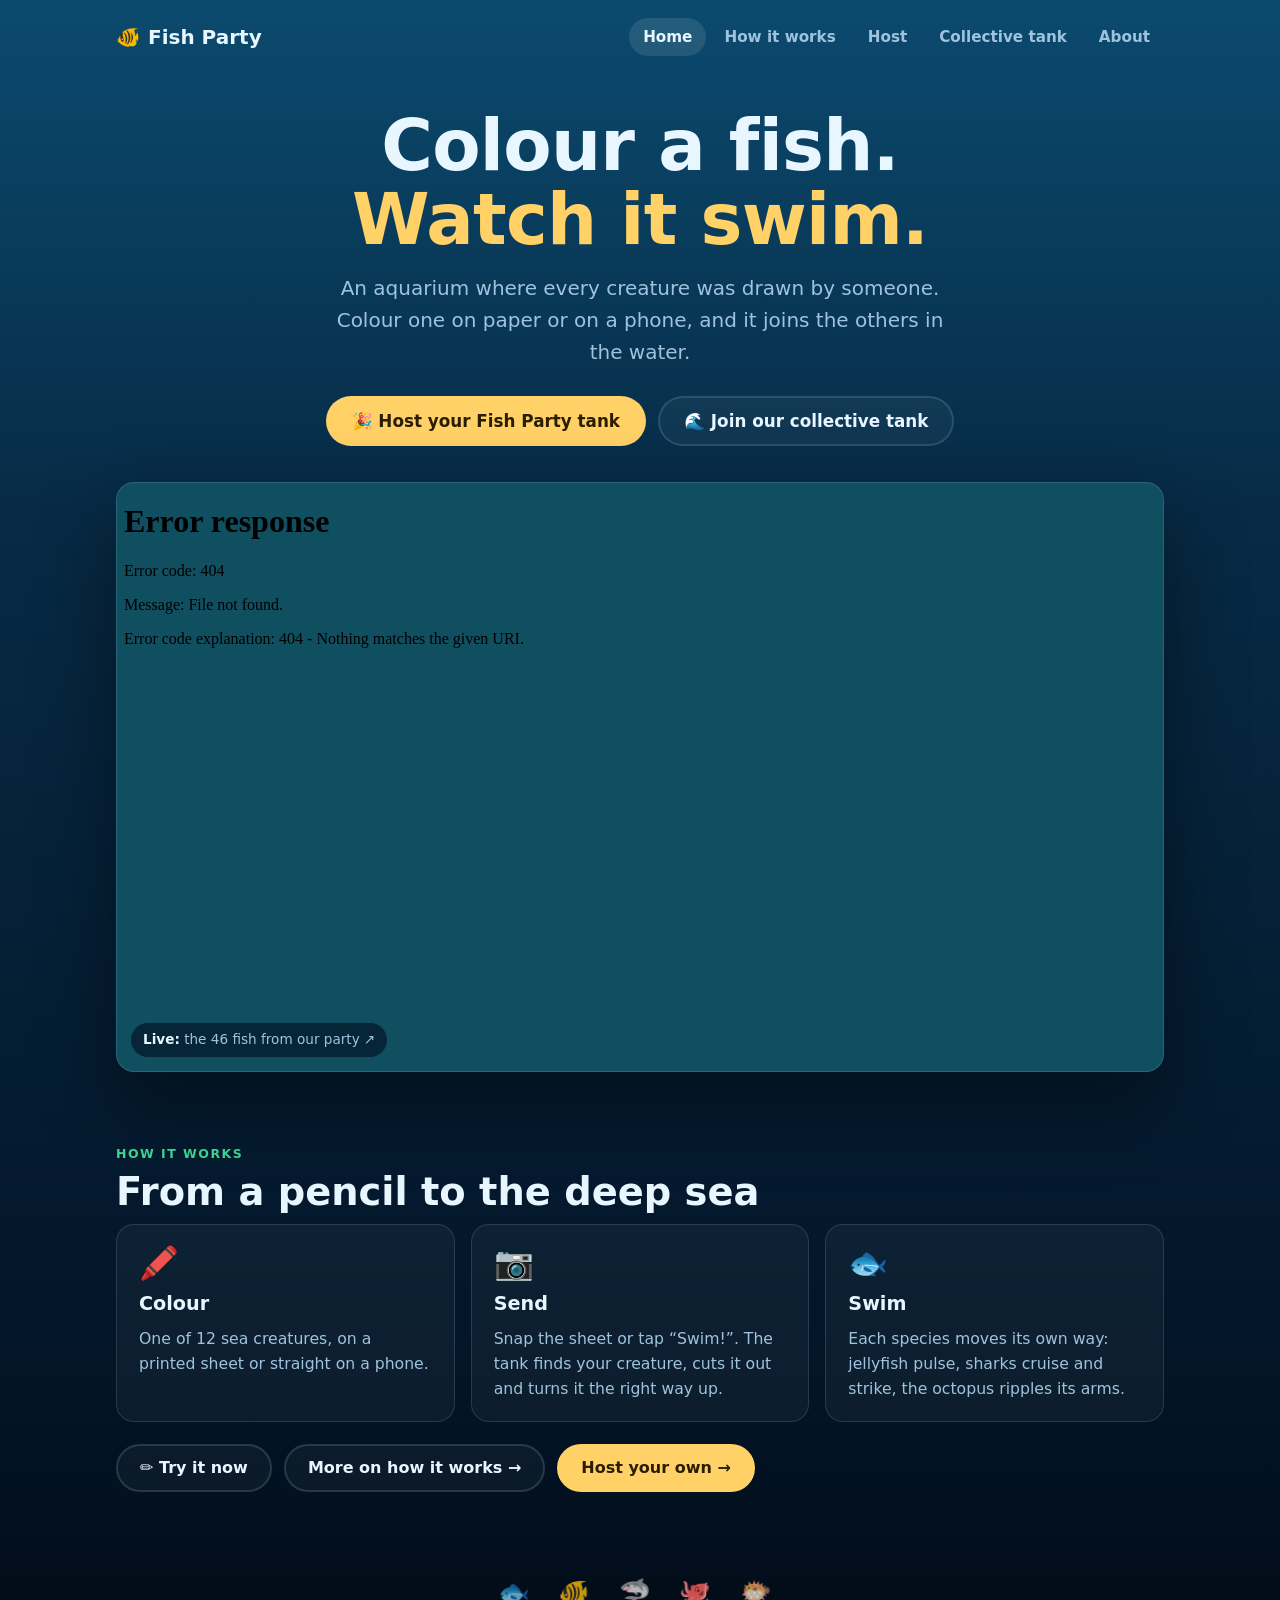
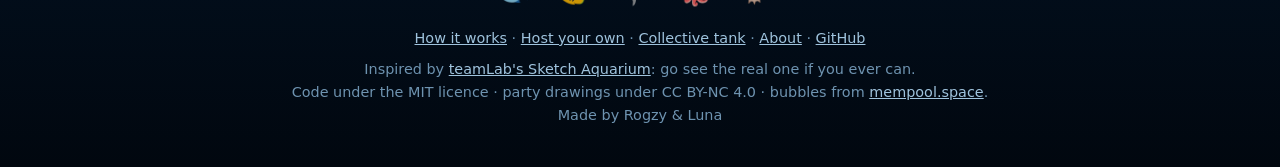
==== site-v2/index.html @ 83fb52e1 "Site v2: Home · How it works · Host · Collective tank · About - site-v2/: the showcase split into pa" ====
<!doctype html>
<html lang="en">
<head>
<meta charset="utf-8">
<meta name="viewport" content="width=device-width, initial-scale=1">
<title>Fish Party — colour a fish, watch it swim</title>
<meta name="description" content="An aquarium where every creature was drawn by someone. Host a Fish Party at your own event, or add a fish to our collective tank. Free and open source.">
<meta property="og:title" content="Fish Party">
<meta property="og:description" content="Colour a fish, watch it swim. Host your own Fish Party, or join our collective tank.">
<meta property="og:image" content="img/tank.jpg">
<link rel="icon" href="data:image/svg+xml,<svg xmlns='http://www.w3.org/2000/svg' viewBox='0 0 100 100'><text y='.9em' font-size='90'>🐠</text></svg>">
<link rel="stylesheet" href="style.css">
</head>
<body>
<div class="wrap">

  <header class="top">
    <a class="brand" href="./">🐠 Fish Party</a>
    <nav class="tabs">
      <a href="./" aria-current="page">Home</a>
      <a href="how/">How it works</a>
      <a href="host/">Host</a>
      <a href="collective/">Collective tank</a>
      <a href="about/">About</a>
    </nav>
  </header>

  <div class="hero">
    <h1>Colour a fish.<br><em>Watch it swim.</em></h1>
    <p class="lead">An aquarium where every creature was drawn by someone. Colour one on paper or on a phone, and it joins the others in the water.</p>
    <div class="ctas hero-ctas">
      <a class="btn primary" href="host/">🎉 Host your Fish Party tank</a>
      <a class="btn ghost" href="collective/">🌊 Join our collective tank</a>
    </div>
    <div class="window hero-window">
      <iframe src="party/?embed&spawn=12" title="Our party tank, live" loading="lazy" allow="autoplay"></iframe>
      <a class="tag" href="party/"><b>Live:</b> the 46 fish from our party ↗</a>
    </div>
  </div>

  <section id="how">
    <div class="kicker">How it works</div>
    <h2>From a pencil to the deep sea</h2>
    <div class="steps">
      <div class="step"><div class="n">🖍️</div><h3>Colour</h3><p>One of 12 sea creatures, on a printed sheet or straight on a phone.</p></div>
      <div class="step"><div class="n">📷</div><h3>Send</h3><p>Snap the sheet or tap “Swim!”. The tank finds your creature, cuts it out and turns it the right way up.</p></div>
      <div class="step"><div class="n">🐟</div><h3>Swim</h3><p>Each species moves its own way: jellyfish pulse, sharks cruise and strike, the octopus ripples its arms.</p></div>
    </div>
    <div class="ctas">
      <a class="btn ghost" href="tank/draw">✏️ Try it now</a>
      <a class="btn ghost" href="how/">More on how it works →</a>
      <a class="btn primary" href="host/">Host your own →</a>
    </div>
  </section>

  <footer class="end">
    <div class="fish-line">🐟 🐠 🦈 🐙 🐡</div>
    <nav class="foot-links"><a href="how/">How it works</a> · <a href="host/">Host your own</a> · <a href="collective/">Collective tank</a> · <a href="about/">About</a> · <a href="https://github.com/Rogzy-DB/fish-party">GitHub</a></nav>
    Inspired by <a href="https://futurepark.teamlab.art/en/playinstallations/sketch_aquarium/">teamLab's Sketch Aquarium</a>: go see the real one if you ever can.<br>
    Code under the MIT licence · party drawings under CC BY-NC 4.0 · bubbles from <a href="https://mempool.space">mempool.space</a>.<br>
    Made by Rogzy &amp; Luna
  </footer>

</div>
</body>
</html>
---- site-v2/style.css ----
/* Fish Party — the showcase site (v2: Home · Host · About) */
:root {
  --deep: #031426; --sea: #072a45; --shelf: #0b3a5c;
  --foam: #e8f6ff; --mist: #9fc3dd; --faint: #6e93b0;
  --coral: #ff8a5c; --sun: #ffd166; --kelp: #3ddc97; --line: rgba(159, 195, 221, .18);
  --card: rgba(255, 255, 255, .04);
  --radius: 18px;
  --font: ui-rounded, "SF Pro Rounded", "Nunito", "Segoe UI", system-ui, sans-serif;
  --mono: ui-monospace, "SF Mono", Menlo, Consolas, monospace;
}
* { box-sizing: border-box; }
html { scroll-behavior: smooth; }
body {
  margin: 0; font: 17px/1.6 var(--font); color: var(--foam);
  background: linear-gradient(180deg, #0b4a6e 0, var(--sea) 520px, var(--deep) 1400px, #01070f 100%);
  background-color: var(--deep);
}
a { color: var(--sun); }
.wrap { width: 100%; max-width: 1080px; margin: 0 auto; padding: 0 16px; }

/* top bar: three tabs */
header.top { display: flex; align-items: center; justify-content: space-between; gap: 12px; padding: 18px 0; }
.brand { white-space: nowrap; font-weight: 800; font-size: 1.25rem; color: var(--foam); text-decoration: none; }
nav.tabs { display: flex; gap: 4px; flex-wrap: wrap; justify-content: flex-end; }
nav.tabs a {
  color: var(--mist); text-decoration: none; font-size: .95rem; font-weight: 700;
  padding: 7px 14px; border-radius: 999px; white-space: nowrap;
}
nav.tabs a:hover { color: var(--foam); background: var(--card); }
nav.tabs a[aria-current=page] { color: var(--foam); background: rgba(255, 255, 255, .1); }

/* hero */
.hero { padding: 36px 0 8px; text-align: center; }
.hero h1 { font-size: clamp(2.3rem, 7vw, 4.4rem); line-height: 1.05; margin: 0 0 14px; font-weight: 800; letter-spacing: -.01em; }
.hero h1 em { font-style: normal; color: var(--sun); }
p.lead { font-size: clamp(1.05rem, 2.4vw, 1.25rem); color: var(--mist); max-width: 620px; margin: 0 auto 28px; }

/* the two doors */
.doors { display: grid; grid-template-columns: 1fr; gap: 14px; max-width: 760px; margin: 0 auto; text-align: left; }
.door {
  display: flex; gap: 16px; align-items: center; padding: 20px 22px; border-radius: var(--radius);
  text-decoration: none; color: var(--foam); border: 2px solid var(--line); background: var(--card);
  transition: transform .12s, border-color .12s;
}
.door:hover { transform: translateY(-3px); border-color: var(--mist); }
.door .ic { font-size: 2.2rem; line-height: 1; flex: none; }
.door b { display: block; font-size: 1.2rem; line-height: 1.25; }
.door span.sub { display: block; color: var(--mist); font-size: .95rem; margin-top: 2px; }
.door.primary { background: var(--sun); border-color: var(--sun); color: #2a1d00; }
.door.primary span.sub { color: #5c4300; }
.door .go { margin-left: auto; font-size: 1.4rem; opacity: .7; }

/* live tank window */
.window {
  position: relative; border-radius: var(--radius); overflow: hidden;
  border: 1px solid var(--line); box-shadow: 0 30px 80px rgba(0,0,0,.45);
  aspect-ratio: 16 / 9; background: #0f4f60; isolation: isolate;
}
.window iframe { position: absolute; inset: -1px; width: calc(100% + 2px); height: calc(100% + 2px); border: 0; display: block; }
.window .tag {
  position: absolute; left: 14px; bottom: 14px; z-index: 2; padding: 6px 12px; border-radius: 999px;
  background: rgba(3, 20, 38, .7); backdrop-filter: blur(6px); font-size: .85rem; color: var(--mist); text-decoration: none;
}
.window .tag b { color: var(--foam); }

/* sections */
section { padding: 64px 0 8px; }
h2 { font-size: clamp(1.7rem, 4.2vw, 2.4rem); line-height: 1.15; margin: 0 0 10px; font-weight: 800; }
h3 { margin: 0 0 6px; font-size: 1.2rem; }
.kicker { color: var(--kelp); font-weight: 700; text-transform: uppercase; letter-spacing: .12em; font-size: .78rem; margin-bottom: 6px; }
p.intro { color: var(--mist); max-width: 680px; margin: 0 0 24px; }
.muted { color: var(--mist); }
.card { background: var(--card); border: 1px solid var(--line); border-radius: var(--radius); padding: 22px; }

.steps { display: grid; grid-template-columns: 1fr; gap: 16px; }
.step { background: var(--card); border: 1px solid var(--line); border-radius: var(--radius); padding: 22px 22px 20px; }
.step .n { font-size: 2rem; line-height: 1; margin-bottom: 10px; }
.step p { margin: 0; color: var(--mist); font-size: .98rem; }
.note-line { margin: 18px 0 0; color: var(--mist); font-size: .98rem; }
.note-line b { color: var(--foam); }
.ctas { display: flex; gap: 12px; flex-wrap: wrap; margin-top: 22px; }
.btn {
  display: inline-flex; align-items: center; gap: 8px; min-height: 48px; padding: 0 22px;
  border-radius: 999px; font: 700 1rem var(--font); text-decoration: none; cursor: pointer;
  border: 2px solid transparent; transition: transform .12s;
}
.btn:hover { transform: translateY(-2px); }
.btn.primary { background: var(--sun); color: #2a1d00; }
.btn.ghost { border-color: var(--line); color: var(--foam); background: var(--card); }

/* Host: the four chapters */
.toc { display: flex; gap: 8px; flex-wrap: wrap; margin: 4px 0 0; padding: 0; list-style: none; }
.toc a {
  display: inline-block; padding: 6px 14px; border-radius: 999px; border: 1px solid var(--line);
  color: var(--mist); text-decoration: none; font-size: .9rem; font-weight: 700;
}
.toc a:hover { color: var(--foam); border-color: var(--mist); }
.chapter { scroll-margin-top: 12px; }
.chapter > .num {
  display: inline-flex; align-items: center; justify-content: center; width: 34px; height: 34px; border-radius: 50%;
  background: var(--kelp); color: #022; font-weight: 800; margin-bottom: 10px;
}
.two { display: grid; grid-template-columns: 1fr; gap: 16px; }

/* bubbles legend */
.legend { display: grid; gap: 10px; }
.legend .row { display: flex; align-items: center; gap: 12px; color: var(--mist); font-size: .95rem; }
.bubble { flex: none; border-radius: 50%; border: 1.5px solid rgba(255,255,255,.55); }
.ramp { display: flex; gap: 6px; align-items: center; flex: none; }
.ramp span { width: 20px; height: 20px; border-radius: 50%; border: 1.5px solid rgba(255,255,255,.5); }
.sources { display: grid; grid-template-columns: 1fr; gap: 12px; margin-top: 18px; }
.sources .card { padding: 18px; }
.sources .card p { margin: 4px 0 0; color: var(--mist); font-size: .95rem; }
.sources .tagline { font-size: .75rem; font-weight: 800; text-transform: uppercase; letter-spacing: .1em; color: var(--kelp); }

/* step by step */
ol.guide { list-style: none; counter-reset: g; margin: 0; padding: 0; display: grid; gap: 14px; }
ol.guide > li { counter-increment: g; position: relative; padding: 20px 20px 20px 64px; background: var(--card); border: 1px solid var(--line); border-radius: var(--radius); }
ol.guide > li::before {
  content: counter(g); position: absolute; left: 18px; top: 18px; width: 32px; height: 32px; border-radius: 50%;
  display: flex; align-items: center; justify-content: center; font-weight: 800; color: #2a1d00; background: var(--sun);
}
ol.guide h3 { font-size: 1.1rem; }
ol.guide p { margin: 6px 0 0; color: var(--mist); }
ol.guide ul { margin: 8px 0 0; padding-left: 1.2em; color: var(--mist); }
ol.guide li li { margin: 3px 0; }
ol.guide li b { color: var(--foam); }
code { font: .9em var(--mono); background: rgba(255,255,255,.07); padding: 1px 6px; border-radius: 6px; color: #cfe8ff; }
pre {
  margin: 12px 0 0; background: #010b16; border: 1px solid var(--line); border-radius: 14px; padding: 16px;
  overflow-x: auto; font: .88rem/1.6 var(--mono); color: #cfe8ff;
}
pre .c { color: var(--faint); }

/* templates */
.grid12 { display: grid; grid-template-columns: repeat(3, 1fr); gap: 10px; margin-top: 12px; }
.tpl {
  background: #f7fbff; border-radius: 14px; padding: 10px 8px 8px; text-align: center; text-decoration: none;
  color: #1a3550; font-size: .8rem; font-weight: 700; display: flex; flex-direction: column; gap: 6px; transition: transform .12s;
}
.tpl:hover { transform: translateY(-3px) rotate(-1deg); }
.tpl img { width: 100%; aspect-ratio: 1; object-fit: contain; }

/* for your AI */
.ai { background: radial-gradient(120% 140% at 0% 0%, rgba(61,220,151,.14), transparent 60%), var(--card); border: 1px solid var(--line); border-radius: calc(var(--radius) + 6px); padding: 26px 22px; }
.prompt { position: relative; }
.prompt pre { white-space: pre-wrap; padding-right: 16px; padding-top: 52px; }
.copy {
  position: absolute; top: 10px; right: 10px; min-height: 36px; padding: 0 14px; border-radius: 999px; border: 0;
  background: var(--sun); color: #2a1d00; font: 700 .9rem var(--font); cursor: pointer;
}

/* About */
.story { display: grid; grid-template-columns: 1fr; gap: 24px; align-items: center; }
.shot { border-radius: var(--radius); overflow: hidden; border: 1px solid var(--line); aspect-ratio: 16/9; background: url(img/tank.jpg) center / cover; display: block; }
.facts { margin: 0; padding: 0; list-style: none; display: grid; gap: 10px; }
.facts li { color: var(--mist); }
.facts li b { color: var(--foam); }

footer.end { padding: 72px 0 40px; color: var(--faint); font-size: .9rem; text-align: center; }
footer.end a { color: var(--mist); }
.fish-line { font-size: 1.6rem; letter-spacing: .4em; margin-bottom: 14px; opacity: .8; }

@media (min-width: 720px) {
  .doors { grid-template-columns: 1fr 1fr; }
  .steps { grid-template-columns: repeat(3, 1fr); }
  .grid12 { grid-template-columns: repeat(6, 1fr); }
  .two { grid-template-columns: 1fr 1fr; }
  .sources { grid-template-columns: repeat(3, 1fr); }
  .story { grid-template-columns: 1.2fr 1fr; }
  .ai { padding: 36px; }
}
@media (max-width: 560px) {
  header.top { flex-wrap: wrap; }
  nav.tabs { width: 100%; justify-content: flex-start; margin-left: -14px; }
  .window { aspect-ratio: 4 / 3; }
}
@media (prefers-reduced-motion: reduce) { .btn, .tpl, .door { transition: none; } html { scroll-behavior: auto; } }
/* a grid item never grows wider than its column (long code lines scroll inside pre) */
ol.guide > li, .two > *, .steps > *, .sources > * { min-width: 0; }
/* home hero, as in v1: two pill buttons, the live tank right under */
.hero-ctas { justify-content: center; margin-top: 0; }
.hero-ctas .btn { min-height: 50px; padding: 0 24px; font-size: 1.05rem; }
.hero-window { margin: 36px auto 0; }

/* Collective tank page (the v1 "shared tank" block) */
.commons {
  display: grid; grid-template-columns: 1fr; gap: 24px; align-items: center;
  background: radial-gradient(120% 140% at 0% 0%, rgba(61,220,151,.14), transparent 60%), rgba(255,255,255,.03);
  border: 1px solid var(--line); border-radius: calc(var(--radius) + 6px); padding: 28px 22px;
}
.counter { font-size: clamp(2.6rem, 8vw, 4rem); font-weight: 800; line-height: 1; color: var(--kelp); }
.counter small { display: block; font-size: 1rem; font-weight: 600; color: var(--mist); margin-top: 6px; }
.commons ul { margin: 0 0 6px; padding-left: 1.2em; color: var(--mist); }
.commons li { margin: 4px 0; }
@media (min-width: 720px) { .commons { grid-template-columns: 1fr 1.4fr; padding: 40px; } }
.foot-links { margin-bottom: 8px; }
/* phone: the five tabs on one line */
@media (max-width: 560px) {
  nav.tabs { flex-wrap: nowrap; gap: 0; overflow-x: auto; scrollbar-width: none; }
  nav.tabs a { font-size: .8rem; padding: 6px 6px; }
}

/* How it works: the steps as one line down the left */
ol.timeline { list-style: none; counter-reset: t; margin: 22px 0 0; padding: 0; position: relative; }
ol.timeline > li { counter-increment: t; position: relative; padding: 0 0 34px 58px; min-width: 0; }
ol.timeline > li::before {
  content: counter(t); position: absolute; left: 0; top: -2px; width: 38px; height: 38px; border-radius: 50%;
  display: flex; align-items: center; justify-content: center; font-weight: 800; color: #2a1d00; background: var(--sun); z-index: 1;
}
ol.timeline > li::after { content: ""; position: absolute; left: 18px; top: 36px; bottom: 0; width: 2px; background: var(--line); }
ol.timeline > li.last::after { display: none; }
ol.timeline > li.last { padding-bottom: 0; }
ol.timeline h3 { font-size: 1.2rem; margin: 4px 0 6px; }
ol.timeline p { margin: 0; color: var(--mist); max-width: 680px; }
ol.timeline .grid12 { margin-top: 14px; }
ol.timeline p b { color: var(--foam); }

/* How it works: a picture to the right of a step */
ol.timeline > li.with-media { display: grid; grid-template-columns: 1fr; gap: 16px; }
@media (min-width: 860px) { ol.timeline > li.with-media { grid-template-columns: 1fr 1fr; gap: 28px; align-items: start; } }
.media figure { margin: 0; }
.media figcaption { color: var(--faint); font-size: .82rem; margin-top: 6px; text-align: center; }
.media .paper { background: #fff; border-radius: 12px; padding: 12px; box-shadow: 0 10px 30px rgba(0,0,0,.35); aspect-ratio: 1; display: flex; align-items: center; justify-content: center; }
.media .paper img { width: 100%; height: 100%; object-fit: contain; }
.media.pair { display: grid; grid-template-columns: 1.2fr 1fr; gap: 14px; align-items: start; }
.media .phone { width: 100%; max-width: 190px; display: block; margin: 0 auto; border-radius: 18px; border: 3px solid #1d3a5c; box-shadow: 0 10px 30px rgba(0,0,0,.35); }
.media.flow { display: grid; grid-template-columns: 1fr auto 1fr; gap: 10px; align-items: center; }
.media.flow .arrow { font-size: 1.6rem; color: var(--sun); font-weight: 800; }
.media .water { aspect-ratio: 1; border-radius: 12px; overflow: hidden; display: flex; align-items: center; justify-content: center;
  background: linear-gradient(180deg, #1b6f7a, #0f4f60 60%, #0a3346); box-shadow: 0 10px 30px rgba(0,0,0,.35); }
.media .water .swim { width: 78%; animation: swim 3.2s ease-in-out infinite; }
@keyframes swim { 0%,100% { transform: translate(-6%, 3%) rotate(-5deg); } 50% { transform: translate(6%, -4%) rotate(4deg); } }
.slides { position: relative; aspect-ratio: 16 / 9; border-radius: 12px; overflow: hidden; box-shadow: 0 10px 30px rgba(0,0,0,.35); background: #0f4f60; }
.slides img { position: absolute; inset: 0; width: 100%; height: 100%; object-fit: cover; opacity: 0; animation: slide 9s infinite; }
.slides img:nth-child(1) { animation-delay: 0s; }   .slides img:nth-child(2) { animation-delay: 1.5s; }
.slides img:nth-child(3) { animation-delay: 3s; }   .slides img:nth-child(4) { animation-delay: 4.5s; }
.slides img:nth-child(5) { animation-delay: 6s; }   .slides img:nth-child(6) { animation-delay: 7.5s; }
@keyframes slide { 0% { opacity: 0; } 4% { opacity: 1; } 17% { opacity: 1; } 21% { opacity: 0; } 100% { opacity: 0; } }
@media (prefers-reduced-motion: reduce) {
  .media .water .swim { animation: none; }
  .slides img { animation: none; } .slides img:first-child { opacity: 1; }
}
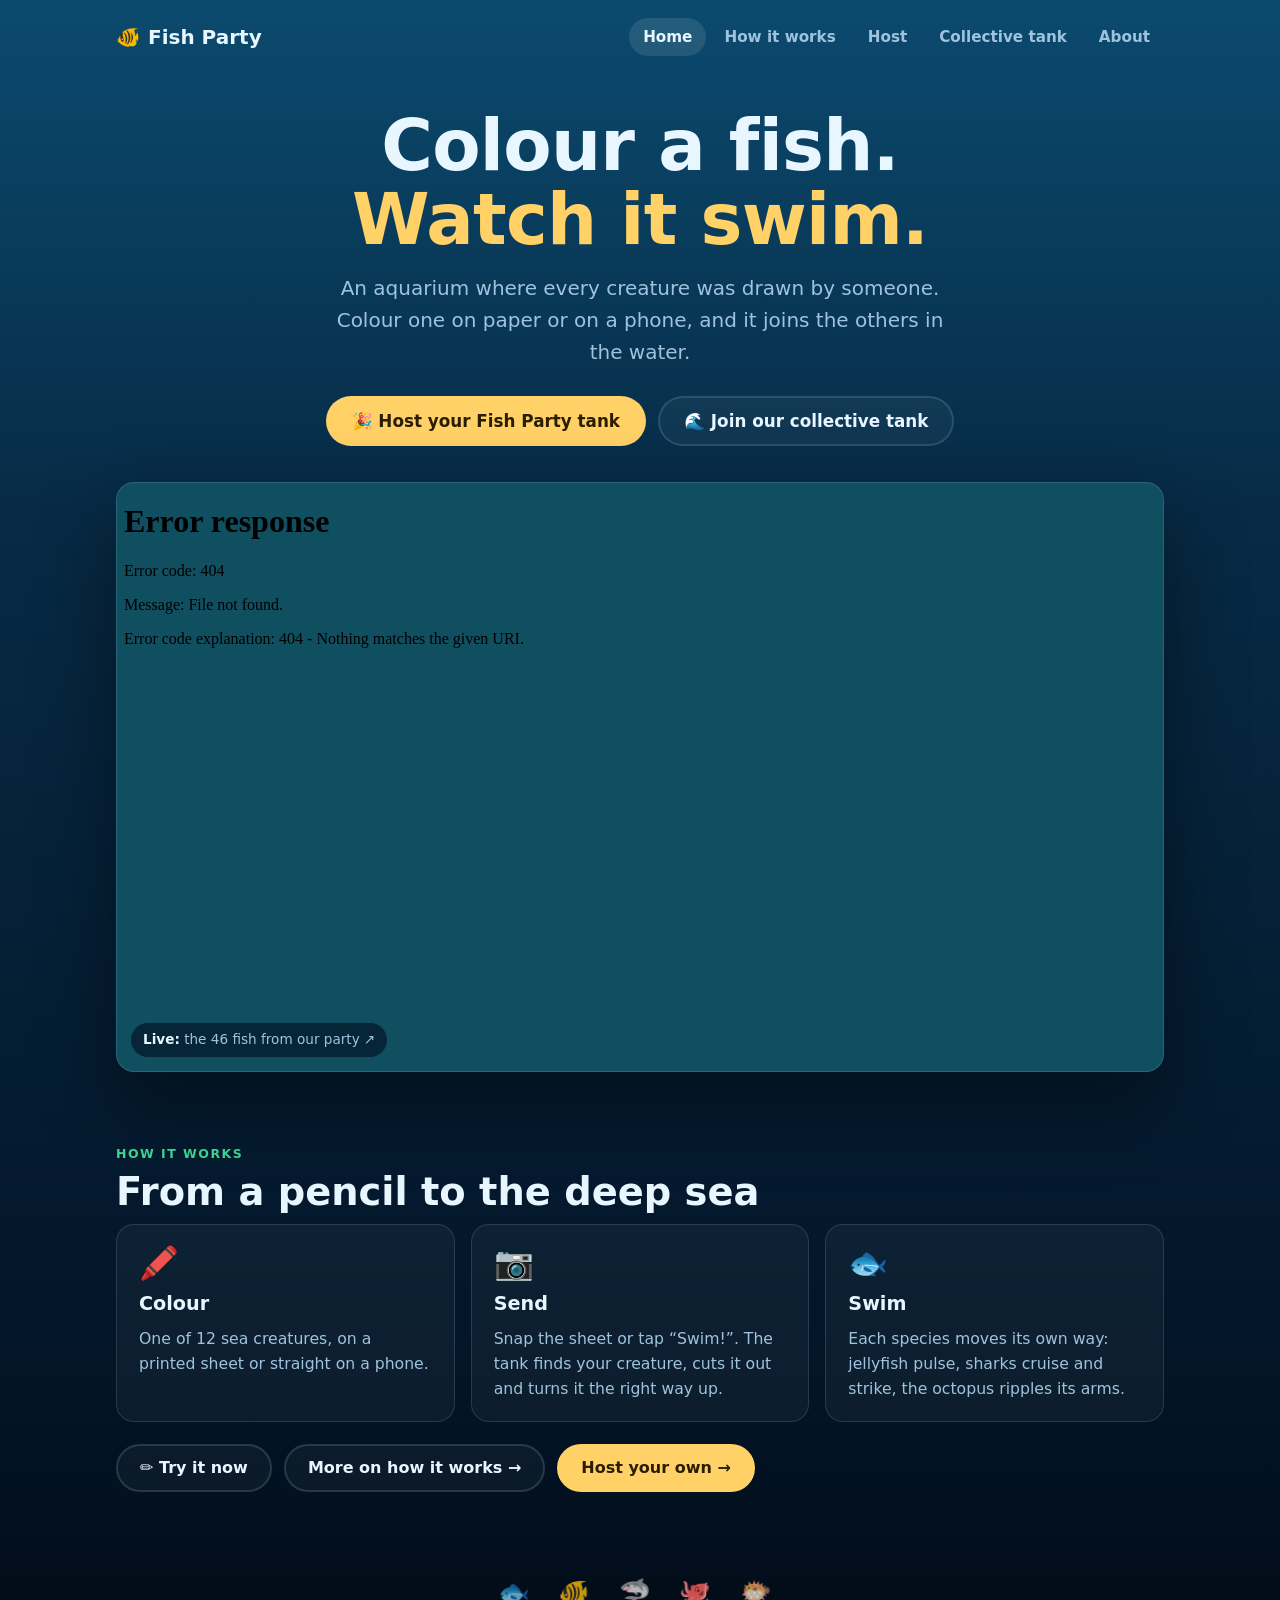
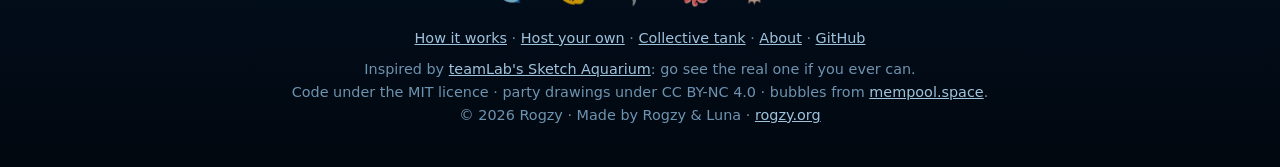
==== commit 2b99dee7: "Deploy: credits footer (© + rogzy.org), the tank links back to SITE_URL, build-site.py for a separat" ====
--- a/site-v2/index.html
+++ b/site-v2/index.html
@@ -58,7 +58,7 @@
     <nav class="foot-links"><a href="how/">How it works</a> · <a href="host/">Host your own</a> · <a href="collective/">Collective tank</a> · <a href="about/">About</a> · <a href="https://github.com/Rogzy-DB/fish-party">GitHub</a></nav>
     Inspired by <a href="https://futurepark.teamlab.art/en/playinstallations/sketch_aquarium/">teamLab's Sketch Aquarium</a>: go see the real one if you ever can.<br>
     Code under the MIT licence · party drawings under CC BY-NC 4.0 · bubbles from <a href="https://mempool.space">mempool.space</a>.<br>
-    Made by Rogzy &amp; Luna
+    © 2026 Rogzy · Made by Rogzy &amp; Luna · <a href="https://rogzy.org">rogzy.org</a>
   </footer>
 
 </div>
